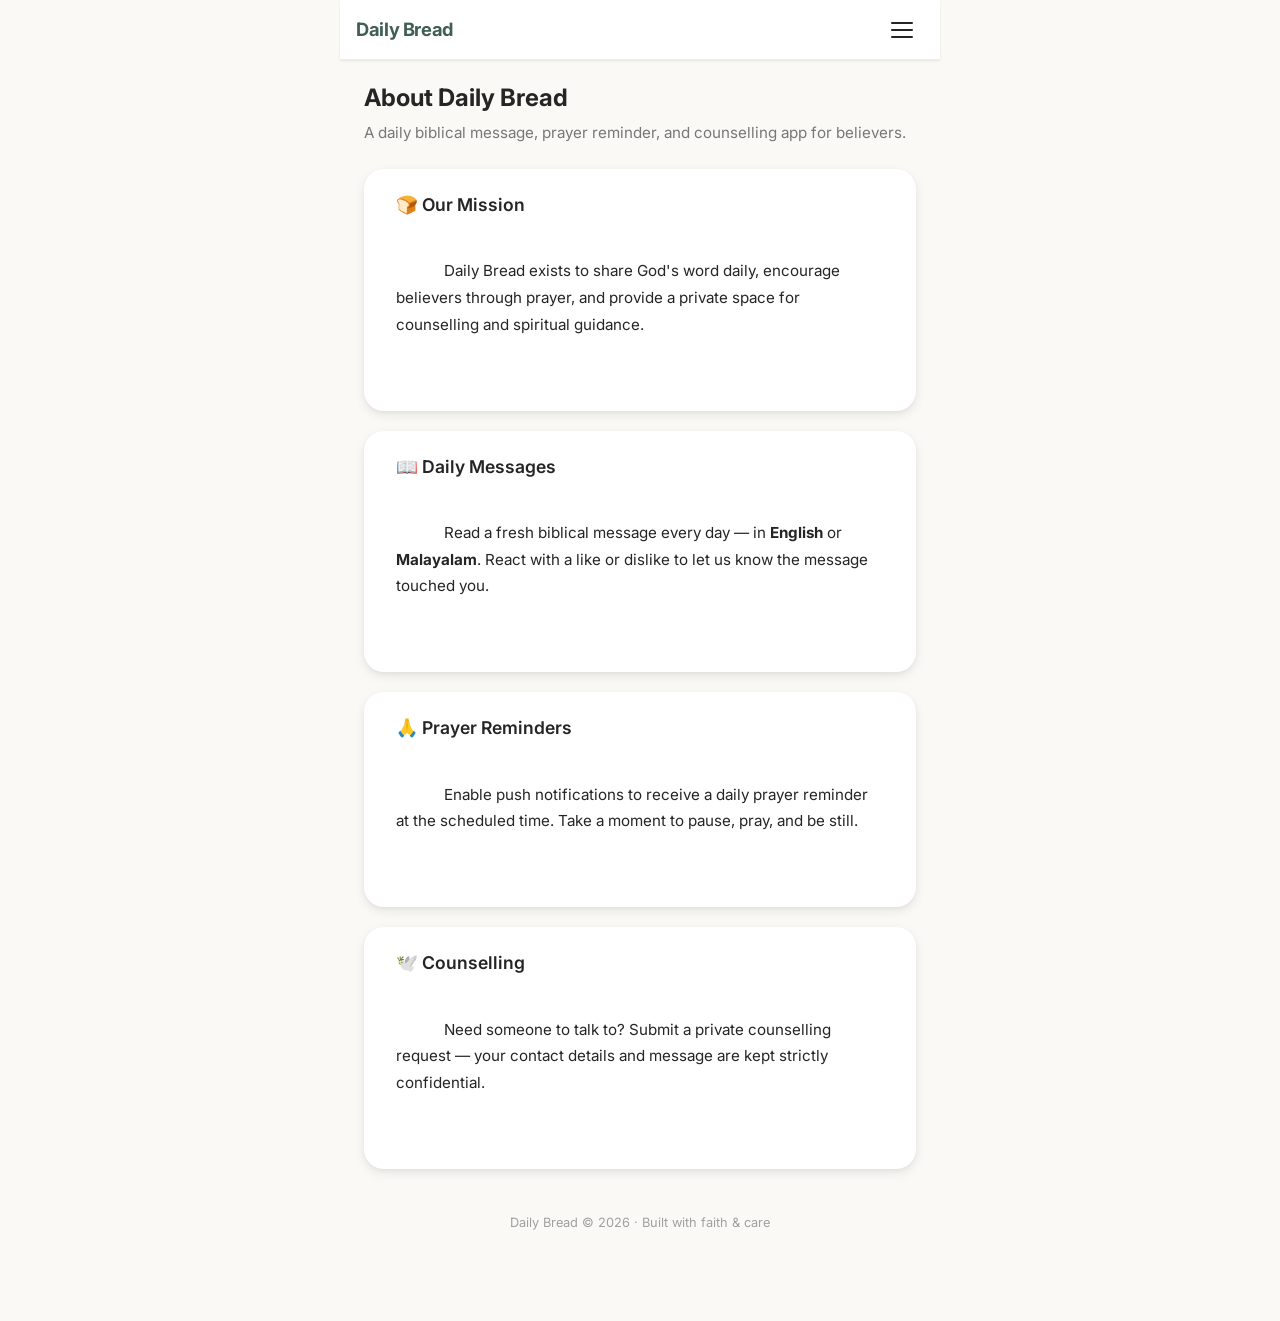
==== about.html @ 177e5e6b "feat: add about.html page — resolves broken nav link" ====
<!DOCTYPE html>
<html lang="en">
<head>
  <meta charset="UTF-8">
  <meta name="viewport" content="width=device-width, initial-scale=1.0">
  <meta name="description" content="Daily Bread — About. A daily biblical message, counselling, and prayer reminder app.">
  <meta name="theme-color" content="#3F5F52">
  <title>Daily Bread — About</title>

  <!-- Fonts -->
  <link rel="preconnect" href="https://fonts.googleapis.com">
  <link rel="preconnect" href="https://fonts.gstatic.com" crossorigin>
  <link href="https://fonts.googleapis.com/css2?family=Inter:wght@300;400;500;600;700&family=Noto+Sans+Malayalam:wght@300;400;500;600;700&display=swap" rel="stylesheet">

  <!-- Styles -->
  <link rel="stylesheet" href="css/main.css">
  <link rel="stylesheet" href="css/components.css">

  <!-- Mobile & PWA -->
  <meta name="mobile-web-app-capable" content="yes">
  <meta name="apple-mobile-web-app-capable" content="yes">
  <meta name="apple-mobile-web-app-status-bar-style" content="default">
  <link rel="icon" type="image/png" href="assets/favicon.png">
  <link rel="apple-touch-icon" href="assets/apple-touch-icon.png">
  <link rel="manifest" href="manifest.json">
</head>
<body data-page="about">

  <!-- ─── Drawer Overlay ───────────────────────────────────────── -->
  <div class="drawer-overlay" id="drawer-overlay" role="presentation"></div>

  <!-- ─── Navigation Drawer ───────────────────────────────────── -->
  <nav class="drawer" id="app-drawer" role="navigation" aria-label="Main navigation">
    <div class="drawer-header">
      <div class="drawer-logo" data-i18n="appName">Daily Bread</div>
      <div class="drawer-tagline" data-i18n="tagline">God's Word, Every Day</div>
    </div>

    <ul class="drawer-nav" style="list-style:none">
      <li>
        <a href="index.html" data-nav="home">
          <span class="nav-icon">🏠</span>
          <span data-i18n="home">Home</span>
        </a>
      </li>
      <li>
        <a href="counselling.html" data-nav="counselling">
          <span class="nav-icon">🕊️</span>
          <span data-i18n="counselling">Counselling</span>
        </a>
      </li>

      <li><div class="drawer-divider"></div></li>

      <li>
        <a href="#" onclick="return false;" style="cursor:default; padding-bottom:6px;">
          <span class="nav-icon">🌐</span>
          <span data-i18n="language">Language</span>
        </a>
        <div class="lang-toggle" style="padding: 0 24px 14px">
          <button class="lang-btn active" data-lang="en" onclick="window.switchLanguage('en')">English</button>
          <button class="lang-btn" data-lang="ml" onclick="window.switchLanguage('ml')">മലയാളം</button>
        </div>
      </li>

      <li>
        <a href="about.html" data-nav="about" class="active" aria-current="page">
          <span class="nav-icon">ℹ️</span>
          <span data-i18n="about">About</span>
        </a>
      </li>
    </ul>

    <div class="drawer-footer">
      <p style="font-size:0.75rem;color:var(--text-light);text-align:center">
        Daily Bread © 2026
      </p>
    </div>
  </nav>

  <!-- ─── App Wrapper ──────────────────────────────────────────── -->
  <div class="app-wrapper">

    <!-- ─── Header ──────────────────────────────────────────────── -->
    <header class="app-header">
      <div class="logo" data-i18n="appName">Daily Bread</div>
      <button
        class="hamburger-btn"
        id="hamburger-btn"
        aria-label="Open navigation menu"
        aria-expanded="false"
        aria-controls="app-drawer"
      >
        <span></span>
        <span></span>
        <span></span>
      </button>
    </header>

    <!-- ─── Page Content ─────────────────────────────────────────── -->
    <main class="page-content">

      <div class="counselling-header">
        <h1>About Daily Bread</h1>
        <p>A daily biblical message, prayer reminder, and counselling app for believers.</p>
      </div>

      <div class="message-card" style="margin-top: 0;">
        <div class="message-body">
          <h2 class="message-title" style="font-size:1.1rem;">🍞 Our Mission</h2>
          <p class="message-content" style="font-size:0.95rem;">
            Daily Bread exists to share God's word daily, encourage believers through prayer, and provide a private space for counselling and spiritual guidance.
          </p>
        </div>
      </div>

      <div class="message-card">
        <div class="message-body">
          <h2 class="message-title" style="font-size:1.1rem;">📖 Daily Messages</h2>
          <p class="message-content" style="font-size:0.95rem;">
            Read a fresh biblical message every day — in <strong>English</strong> or <strong>Malayalam</strong>. React with a like or dislike to let us know the message touched you.
          </p>
        </div>
      </div>

      <div class="message-card">
        <div class="message-body">
          <h2 class="message-title" style="font-size:1.1rem;">🙏 Prayer Reminders</h2>
          <p class="message-content" style="font-size:0.95rem;">
            Enable push notifications to receive a daily prayer reminder at the scheduled time. Take a moment to pause, pray, and be still.
          </p>
        </div>
      </div>

      <div class="message-card">
        <div class="message-body">
          <h2 class="message-title" style="font-size:1.1rem;">🕊️ Counselling</h2>
          <p class="message-content" style="font-size:0.95rem;">
            Need someone to talk to? Submit a private counselling request — your contact details and message are kept strictly confidential.
          </p>
        </div>
      </div>

      <div style="text-align:center; padding: 24px 0 8px; color: var(--text-light); font-size: 0.8rem;">
        Daily Bread © 2026 · Built with faith &amp; care
      </div>

    </main>
  </div>

  <!-- ─── App Script ────────────────────────────────────────────── -->
  <script type="module" src="js/app.js"></script>
</body>
</html>
---- css/main.css ----
/* ============================================================
   Daily Bread — Viewer App — Main CSS
   Design System: Minimal, Peaceful, Christian, Modern
   ============================================================ */

@import url('https://fonts.googleapis.com/css2?family=Inter:wght@300;400;500;600;700&family=Noto+Sans+Malayalam:wght@300;400;500;600;700&display=swap');

/* ─── CSS Custom Properties ─────────────────────────────────── */
:root {
  --bg:           #FAF9F6;
  --bg-alt:       #F2EFE9;
  --primary:      #3F5F52;
  --primary-dark: #2E4A3E;
  --primary-light:#5A8070;
  --secondary:    #D8C7A3;
  --secondary-dark:#C4AF88;
  --text:         #252525;
  --text-muted:   #777777;
  --text-light:   #A0A0A0;
  --card-bg:      #FFFFFF;
  --border:       #E8E4DE;
  --border-light: #F0EDE8;
  --error:        #C94C4C;
  --error-bg:     #FFF5F5;
  --success:      #4D8B5B;
  --success-bg:   #F0F7F1;
  --like-color:   #4D8B5B;
  --dislike-color:#C94C4C;
  --shadow-sm:    0 1px 3px rgba(0,0,0,0.06), 0 1px 2px rgba(0,0,0,0.04);
  --shadow-md:    0 4px 12px rgba(0,0,0,0.08), 0 2px 4px rgba(0,0,0,0.04);
  --shadow-lg:    0 10px 30px rgba(0,0,0,0.10), 0 4px 8px rgba(0,0,0,0.05);
  --radius-sm:    6px;
  --radius-md:    12px;
  --radius-lg:    20px;
  --radius-full:  9999px;
  --transition:   0.2s ease;
  --font-en:      'Inter', system-ui, sans-serif;
  --font-ml:      'Noto Sans Malayalam', 'Inter', sans-serif;
  --header-h:     60px;
}

/* ─── Reset & Base ──────────────────────────────────────────── */
*, *::before, *::after { box-sizing: border-box; margin: 0; padding: 0; }

html {
  font-size: 16px;
  scroll-behavior: smooth;
  -webkit-text-size-adjust: 100%;
}

body {
  font-family: var(--font-en);
  background-color: var(--bg);
  color: var(--text);
  line-height: 1.6;
  min-height: 100vh;
  overflow-x: hidden;
}

body.lang-ml { font-family: var(--font-ml); }

img { max-width: 100%; height: auto; display: block; }
a { color: var(--primary); text-decoration: none; }
a:hover { text-decoration: underline; }
button { cursor: pointer; border: none; background: none; font-family: inherit; }
input, textarea, select { font-family: inherit; }

/* ─── Typography ────────────────────────────────────────────── */
h1 { font-size: 1.75rem; font-weight: 700; line-height: 1.2; }
h2 { font-size: 1.4rem;  font-weight: 600; line-height: 1.3; }
h3 { font-size: 1.15rem; font-weight: 600; line-height: 1.4; }
p  { font-size: 1rem; color: var(--text); }

/* ─── Layout ────────────────────────────────────────────────── */
.app-wrapper {
  display: flex;
  flex-direction: column;
  min-height: 100vh;
  max-width: 600px;
  margin: 0 auto;
  position: relative;
}

.page-content {
  flex: 1;
  padding: 0 16px 80px;
  padding-top: calc(var(--header-h) + 16px);
}

/* ─── Header ────────────────────────────────────────────────── */
.app-header {
  position: fixed;
  top: 0;
  left: 50%;
  transform: translateX(-50%);
  width: 100%;
  max-width: 600px;
  height: var(--header-h);
  background: var(--card-bg);
  border-bottom: 1px solid var(--border-light);
  display: flex;
  align-items: center;
  justify-content: space-between;
  padding: 0 16px;
  z-index: 100;
  box-shadow: var(--shadow-sm);
}

.app-header .logo {
  font-size: 1.15rem;
  font-weight: 700;
  color: var(--primary);
  letter-spacing: -0.02em;
}

.hamburger-btn {
  width: 44px;
  height: 44px;
  display: flex;
  flex-direction: column;
  justify-content: center;
  align-items: center;
  gap: 5px;
  border-radius: var(--radius-sm);
  transition: background var(--transition);
}
.hamburger-btn:hover { background: var(--bg-alt); }
.hamburger-btn span {
  display: block;
  width: 22px;
  height: 2px;
  background: var(--text);
  border-radius: 2px;
  transition: transform var(--transition), opacity var(--transition);
}

/* ─── Drawer Overlay ────────────────────────────────────────── */
.drawer-overlay {
  position: fixed;
  inset: 0;
  background: rgba(0,0,0,0.4);
  z-index: 200;
  opacity: 0;
  pointer-events: none;
  transition: opacity 0.25s ease;
}
.drawer-overlay.open { opacity: 1; pointer-events: all; }

.drawer {
  position: fixed;
  top: 0;
  left: 0;
  bottom: 0;
  width: 280px;
  background: var(--card-bg);
  z-index: 201;
  transform: translateX(-100%);
  transition: transform 0.28s cubic-bezier(0.4, 0, 0.2, 1);
  display: flex;
  flex-direction: column;
  overflow-y: auto;
}
.drawer.open { transform: translateX(0); }

.drawer-header {
  padding: 40px 24px 20px;
  border-bottom: 1px solid var(--border-light);
}
.drawer-header .drawer-logo {
  font-size: 1.3rem;
  font-weight: 700;
  color: var(--primary);
}
.drawer-header .drawer-tagline {
  font-size: 0.8rem;
  color: var(--text-muted);
  margin-top: 4px;
}

.drawer-nav {
  flex: 1;
  padding: 16px 0;
}
.drawer-nav a {
  display: flex;
  align-items: center;
  gap: 14px;
  padding: 14px 24px;
  font-size: 1rem;
  font-weight: 500;
  color: var(--text);
  transition: background var(--transition), color var(--transition);
  text-decoration: none;
}
.drawer-nav a:hover, .drawer-nav a.active {
  background: var(--bg-alt);
  color: var(--primary);
}
.drawer-nav a .nav-icon { font-size: 1.2rem; width: 24px; text-align: center; }
.drawer-divider { height: 1px; background: var(--border-light); margin: 8px 16px; }

.drawer-footer {
  padding: 16px 24px 32px;
  border-top: 1px solid var(--border-light);
}

/* ─── Language Toggle in Drawer ─────────────────────────────── */
.lang-toggle {
  display: flex;
  gap: 8px;
  margin-top: 8px;
}
.lang-btn {
  flex: 1;
  padding: 8px 12px;
  border-radius: var(--radius-sm);
  border: 1.5px solid var(--border);
  font-size: 0.85rem;
  font-weight: 500;
  color: var(--text-muted);
  background: transparent;
  transition: all var(--transition);
}
.lang-btn.active {
  border-color: var(--primary);
  color: var(--primary);
  background: rgba(63, 95, 82, 0.07);
}

/* ─── Greeting ──────────────────────────────────────────────── */
.greeting {
  font-size: 0.9rem;
  color: var(--text-muted);
  margin-bottom: 6px;
  font-weight: 400;
}

/* ─── Message Card ──────────────────────────────────────────── */
.message-card {
  background: var(--card-bg);
  border-radius: var(--radius-lg);
  box-shadow: var(--shadow-md);
  overflow: hidden;
  margin-bottom: 20px;
}

.message-card-label {
  font-size: 0.7rem;
  font-weight: 700;
  letter-spacing: 0.12em;
  text-transform: uppercase;
  color: var(--primary);
  padding: 18px 24px 0;
}

.message-image {
  width: 100%;
  max-height: 240px;
  object-fit: cover;
}

.message-body {
  padding: 20px 24px 24px;
}

.message-title {
  font-size: 1.15rem;
  font-weight: 600;
  color: var(--text);
  margin-bottom: 14px;
  line-height: 1.4;
}

.message-content {
  font-size: 1.1rem;
  line-height: 1.75;
  color: var(--text);
  margin-bottom: 18px;
  white-space: pre-wrap;
}

.message-reference {
  font-size: 0.9rem;
  color: var(--primary);
  font-weight: 500;
  font-style: italic;
  display: flex;
  align-items: center;
  gap: 6px;
}
.message-reference::before {
  content: '—';
  color: var(--secondary-dark);
}

.message-divider {
  border: none;
  border-top: 1px solid var(--border-light);
  margin: 18px 0;
}

/* ─── Reaction Bar ──────────────────────────────────────────── */
.reaction-bar {
  display: flex;
  align-items: center;
  gap: 12px;
  padding: 0 24px 20px;
}

.reaction-label {
  font-size: 0.8rem;
  color: var(--text-muted);
  flex: 1;
}

.reaction-btn {
  display: flex;
  align-items: center;
  gap: 6px;
  padding: 8px 16px;
  border-radius: var(--radius-full);
  border: 1.5px solid var(--border);
  background: transparent;
  font-size: 0.9rem;
  font-weight: 500;
  color: var(--text-muted);
  transition: all var(--transition);
  min-width: 80px;
  justify-content: center;
}

.reaction-btn:hover {
  border-color: var(--primary);
  color: var(--primary);
  background: rgba(63, 95, 82, 0.06);
}

.reaction-btn.active-like {
  border-color: var(--like-color);
  color: var(--like-color);
  background: rgba(77, 139, 91, 0.08);
}

.reaction-btn.active-dislike {
  border-color: var(--dislike-color);
  color: var(--dislike-color);
  background: rgba(201, 76, 76, 0.08);
}

.reaction-btn .reaction-emoji { font-size: 1.1rem; }

/* ─── Prayer Banner ─────────────────────────────────────────── */
.prayer-banner {
  background: linear-gradient(135deg, var(--primary) 0%, var(--primary-dark) 100%);
  border-radius: var(--radius-md);
  padding: 18px 20px;
  margin-bottom: 20px;
  display: flex;
  align-items: flex-start;
  gap: 14px;
  color: white;
  position: relative;
}

.prayer-banner.hidden { display: none; }

.prayer-banner-icon { font-size: 1.6rem; flex-shrink: 0; margin-top: 2px; }

.prayer-banner-text h3 {
  font-size: 1rem;
  font-weight: 600;
  margin-bottom: 4px;
  color: white;
}
.prayer-banner-text p {
  font-size: 0.85rem;
  color: rgba(255,255,255,0.85);
  line-height: 1.5;
}

.prayer-banner-close {
  position: absolute;
  top: 12px;
  right: 14px;
  background: rgba(255,255,255,0.15);
  border: none;
  color: white;
  width: 28px;
  height: 28px;
  border-radius: 50%;
  font-size: 0.9rem;
  display: flex;
  align-items: center;
  justify-content: center;
  cursor: pointer;
  transition: background var(--transition);
}
.prayer-banner-close:hover { background: rgba(255,255,255,0.25); }

/* ─── Loading Skeleton ──────────────────────────────────────── */
.skeleton {
  background: linear-gradient(90deg, var(--bg-alt) 25%, var(--border-light) 50%, var(--bg-alt) 75%);
  background-size: 200% 100%;
  animation: skeleton-shimmer 1.5s infinite;
  border-radius: var(--radius-sm);
}

@keyframes skeleton-shimmer {
  0%   { background-position: 200% 0; }
  100% { background-position: -200% 0; }
}

.skeleton-card {
  background: var(--card-bg);
  border-radius: var(--radius-lg);
  box-shadow: var(--shadow-md);
  padding: 24px;
  margin-bottom: 20px;
}
.skeleton-line { height: 14px; margin-bottom: 10px; }
.skeleton-line.w-40 { width: 40%; }
.skeleton-line.w-60 { width: 60%; }
.skeleton-line.w-80 { width: 80%; }
.skeleton-line.w-100 { width: 100%; }
.skeleton-line.h-20 { height: 20px; }
.skeleton-line.h-60 { height: 60px; }

/* ─── Empty State ────────────────────────────────────────────── */
.empty-state {
  text-align: center;
  padding: 60px 24px;
}
.empty-state .empty-icon { font-size: 3rem; margin-bottom: 16px; opacity: 0.5; }
.empty-state h3 { font-size: 1.1rem; color: var(--text-muted); margin-bottom: 8px; }
.empty-state p { font-size: 0.9rem; color: var(--text-light); }

/* ─── Error State ────────────────────────────────────────────── */
.error-state {
  background: var(--error-bg);
  border: 1px solid rgba(201, 76, 76, 0.2);
  border-radius: var(--radius-md);
  padding: 20px 24px;
  margin-bottom: 16px;
}
.error-state p { color: var(--error); font-size: 0.9rem; }
.retry-btn {
  margin-top: 12px;
  padding: 8px 20px;
  background: var(--error);
  color: white;
  border-radius: var(--radius-full);
  font-size: 0.85rem;
  font-weight: 500;
  transition: opacity var(--transition);
}
.retry-btn:hover { opacity: 0.85; }

/* ─── Refresh Button ─────────────────────────────────────────── */
.refresh-btn {
  display: flex;
  align-items: center;
  gap: 8px;
  margin: 0 auto 16px;
  padding: 8px 20px;
  border-radius: var(--radius-full);
  border: 1.5px solid var(--border);
  color: var(--text-muted);
  font-size: 0.85rem;
  font-weight: 500;
  background: var(--card-bg);
  transition: all var(--transition);
}
.refresh-btn:hover { border-color: var(--primary); color: var(--primary); }
.refresh-btn.loading .refresh-icon { animation: spin 1s linear infinite; }
@keyframes spin { to { transform: rotate(360deg); } }

/* ─── Toast Notification ─────────────────────────────────────── */
.toast {
  position: fixed;
  bottom: 24px;
  left: 50%;
  transform: translateX(-50%) translateY(100px);
  background: var(--text);
  color: white;
  padding: 12px 24px;
  border-radius: var(--radius-full);
  font-size: 0.9rem;
  font-weight: 500;
  z-index: 300;
  transition: transform 0.3s cubic-bezier(0.34, 1.56, 0.64, 1);
  white-space: nowrap;
  box-shadow: var(--shadow-lg);
  max-width: 90vw;
  text-align: center;
}
.toast.show { transform: translateX(-50%) translateY(0); }
.toast.success { background: var(--success); }
.toast.error   { background: var(--error); }

/* ─── Notification Permission Banner ────────────────────────── */
.notif-banner {
  background: var(--bg-alt);
  border: 1px solid var(--border);
  border-radius: var(--radius-md);
  padding: 16px 18px;
  margin-bottom: 16px;
  display: flex;
  align-items: center;
  gap: 14px;
}
.notif-banner.hidden { display: none; }
.notif-banner-icon { font-size: 1.4rem; flex-shrink: 0; }
.notif-banner-text { flex: 1; }
.notif-banner-text p { font-size: 0.85rem; color: var(--text-muted); }
.notif-banner-text strong { color: var(--text); display: block; margin-bottom: 2px; }
.notif-allow-btn {
  padding: 8px 16px;
  background: var(--primary);
  color: white;
  border-radius: var(--radius-full);
  font-size: 0.8rem;
  font-weight: 600;
  white-space: nowrap;
  transition: background var(--transition);
}
.notif-allow-btn:hover { background: var(--primary-dark); }
.notif-dismiss-btn {
  padding: 6px;
  color: var(--text-light);
  font-size: 1rem;
  flex-shrink: 0;
}
---- css/components.css ----
/* ============================================================
   Daily Bread — Viewer App — Components CSS
   Counselling Form, About, Buttons, Forms
   ============================================================ */

/* ─── Buttons ───────────────────────────────────────────────── */
.btn {
  display: inline-flex;
  align-items: center;
  justify-content: center;
  gap: 8px;
  padding: 13px 28px;
  border-radius: var(--radius-full);
  font-size: 0.95rem;
  font-weight: 600;
  transition: all 0.2s ease;
  cursor: pointer;
  border: none;
  text-decoration: none;
}

.btn-primary {
  background: var(--primary);
  color: white;
  box-shadow: 0 2px 8px rgba(63, 95, 82, 0.25);
}
.btn-primary:hover { background: var(--primary-dark); box-shadow: 0 4px 14px rgba(63, 95, 82, 0.35); transform: translateY(-1px); }
.btn-primary:active { transform: translateY(0); }

.btn-outline {
  background: transparent;
  color: var(--primary);
  border: 1.5px solid var(--primary);
}
.btn-outline:hover { background: rgba(63,95,82,0.06); }

.btn-full { width: 100%; }

.btn:disabled, .btn.loading {
  opacity: 0.6;
  cursor: not-allowed;
  pointer-events: none;
}

.btn .spinner {
  width: 16px;
  height: 16px;
  border: 2px solid rgba(255,255,255,0.4);
  border-top-color: white;
  border-radius: 50%;
  animation: spin 0.8s linear infinite;
}

/* ─── Form Elements ─────────────────────────────────────────── */
.form-group {
  margin-bottom: 18px;
}

.form-label {
  display: block;
  font-size: 0.85rem;
  font-weight: 600;
  color: var(--text);
  margin-bottom: 7px;
}

.form-required { color: var(--error); margin-left: 2px; }

.form-input, .form-textarea {
  width: 100%;
  padding: 13px 16px;
  border: 1.5px solid var(--border);
  border-radius: var(--radius-md);
  font-size: 1rem;
  font-family: inherit;
  color: var(--text);
  background: var(--card-bg);
  transition: border-color 0.2s ease, box-shadow 0.2s ease;
  outline: none;
  appearance: none;
}

.form-input:focus, .form-textarea:focus {
  border-color: var(--primary);
  box-shadow: 0 0 0 3px rgba(63, 95, 82, 0.1);
}

.form-input.error, .form-textarea.error {
  border-color: var(--error);
  box-shadow: 0 0 0 3px rgba(201, 76, 76, 0.1);
}

.form-textarea {
  resize: vertical;
  min-height: 110px;
  line-height: 1.6;
}

.form-error-msg {
  font-size: 0.78rem;
  color: var(--error);
  margin-top: 5px;
  display: none;
}
.form-error-msg.show { display: block; }

.form-hint {
  font-size: 0.78rem;
  color: var(--text-muted);
  margin-top: 5px;
}

/* ─── Counselling Page ──────────────────────────────────────── */
.counselling-header {
  margin-bottom: 24px;
}

.counselling-header h1 {
  font-size: 1.5rem;
  font-weight: 700;
  color: var(--text);
  margin-bottom: 8px;
}

.counselling-header p {
  font-size: 0.95rem;
  color: var(--text-muted);
  line-height: 1.6;
}

.counselling-card {
  background: var(--card-bg);
  border-radius: var(--radius-lg);
  box-shadow: var(--shadow-md);
  padding: 24px;
}

/* ─── Success Screen ─────────────────────────────────────────── */
.success-screen {
  display: none;
  text-align: center;
  padding: 40px 24px;
}
.success-screen.show { display: block; }
.success-screen .success-icon {
  font-size: 3.5rem;
  margin-bottom: 16px;
  display: block;
}
.success-screen h2 {
  font-size: 1.3rem;
  color: var(--success);
  margin-bottom: 10px;
}
.success-screen p {
  font-size: 0.95rem;
  color: var(--text-muted);
  line-height: 1.6;
  margin-bottom: 24px;
}

/* ─── About Page ─────────────────────────────────────────────── */
.about-card {
  background: var(--card-bg);
  border-radius: var(--radius-lg);
  box-shadow: var(--shadow-md);
  padding: 28px 24px;
  text-align: center;
}
.about-icon { font-size: 3rem; margin-bottom: 16px; }
.about-card h2 { color: var(--primary); margin-bottom: 12px; }
.about-card p { color: var(--text-muted); font-size: 0.95rem; line-height: 1.7; margin-bottom: 12px; }

/* ─── Page Section Header ────────────────────────────────────── */
.section-header {
  margin-bottom: 20px;
}
.section-header h1 {
  font-size: 1.6rem;
  font-weight: 700;
  color: var(--text);
}
.section-header p {
  color: var(--text-muted);
  font-size: 0.9rem;
  margin-top: 4px;
}

/* ─── Meta Date ──────────────────────────────────────────────── */
.message-meta {
  font-size: 0.78rem;
  color: var(--text-light);
  margin-top: 14px;
  display: flex;
  align-items: center;
  gap: 6px;
}

/* ─── Scroll to top button ───────────────────────────────────── */
.scroll-top-btn {
  position: fixed;
  bottom: 24px;
  right: 16px;
  width: 44px;
  height: 44px;
  background: var(--primary);
  color: white;
  border-radius: 50%;
  display: flex;
  align-items: center;
  justify-content: center;
  font-size: 1.2rem;
  box-shadow: var(--shadow-md);
  opacity: 0;
  pointer-events: none;
  transition: all 0.3s ease;
  z-index: 50;
}
.scroll-top-btn.visible { opacity: 1; pointer-events: all; }

/* ─── Responsive ─────────────────────────────────────────────── */
@media (max-width: 380px) {
  :root { font-size: 14px; }
  .page-content { padding: 0 12px 80px; padding-top: calc(var(--header-h) + 12px); }
  .message-body { padding: 16px 18px 20px; }
  .reaction-bar { padding: 0 18px 16px; gap: 8px; }
  .reaction-btn { padding: 7px 12px; font-size: 0.85rem; min-width: 70px; }
}

@media (min-width: 480px) {
  .page-content { padding: 0 24px 80px; padding-top: calc(var(--header-h) + 24px); }
  .message-body { padding: 24px 32px 28px; }
  .reaction-bar { padding: 0 32px 24px; }
}
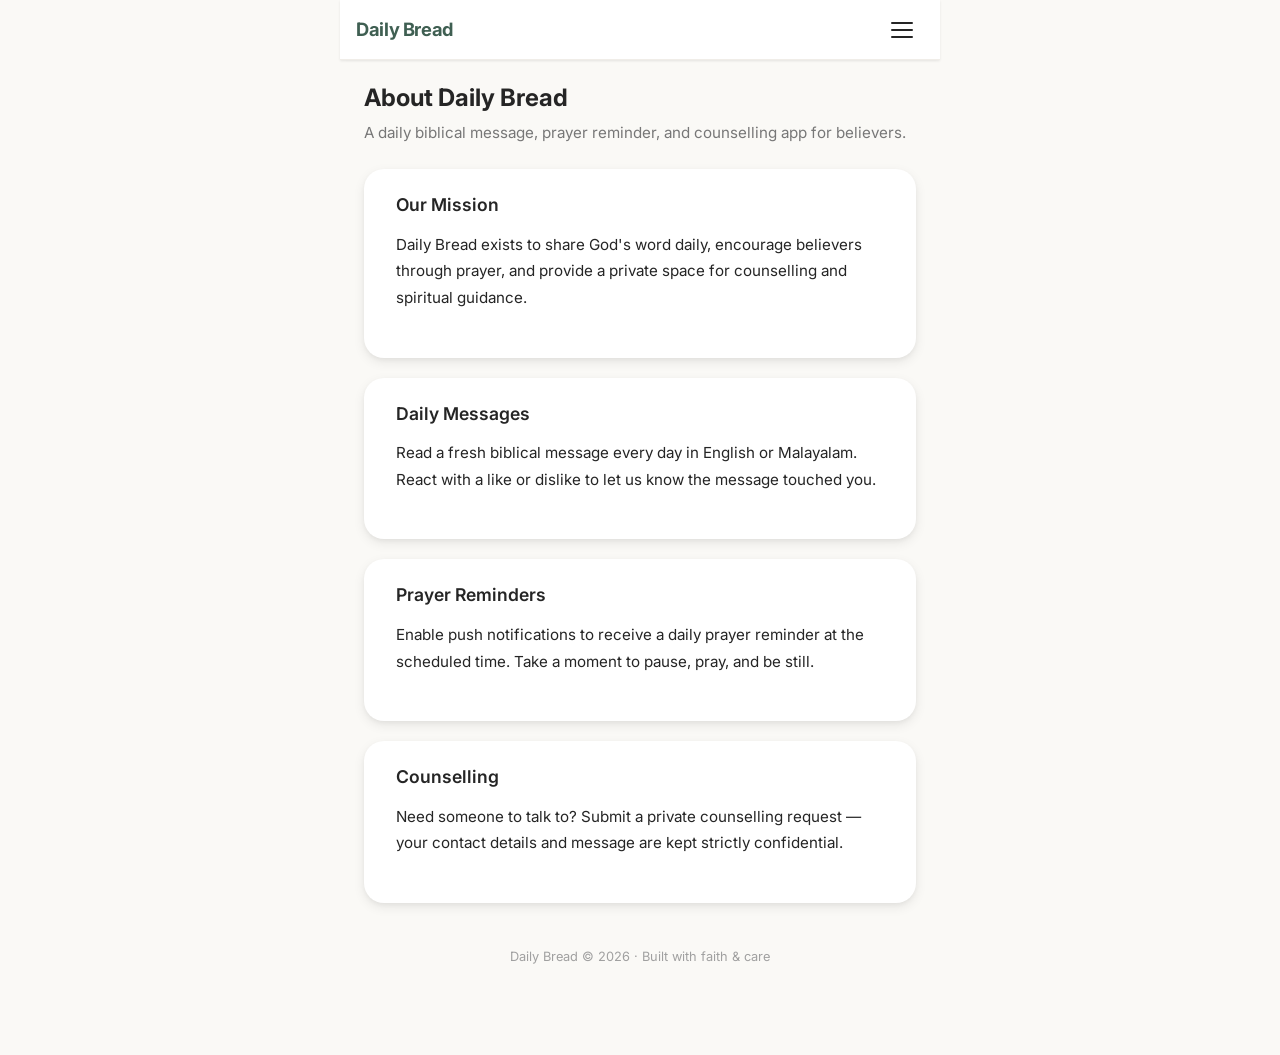
==== commit 153b48e9: "feat: church bell push notification sound, silent background refresh, clean bilingual typography" ====
--- a/about.html
+++ b/about.html
@@ -101,14 +101,14 @@
     <main class="page-content">
 
       <div class="counselling-header">
-        <h1>About Daily Bread</h1>
-        <p>A daily biblical message, prayer reminder, and counselling app for believers.</p>
+        <h1 data-i18n="aboutTitle">About Daily Bread</h1>
+        <p data-i18n="aboutTagline">A daily biblical message, prayer reminder, and counselling app for believers.</p>
       </div>
 
       <div class="message-card" style="margin-top: 0;">
         <div class="message-body">
-          <h2 class="message-title" style="font-size:1.1rem;">🍞 Our Mission</h2>
-          <p class="message-content" style="font-size:0.95rem;">
+          <h2 class="message-title" style="font-size:1.1rem;" data-i18n="aboutMissionTitle">Our Mission</h2>
+          <p class="message-content" style="font-size:0.95rem;" data-i18n="aboutMissionBody">
             Daily Bread exists to share God's word daily, encourage believers through prayer, and provide a private space for counselling and spiritual guidance.
           </p>
         </div>
@@ -116,17 +116,17 @@
 
       <div class="message-card">
         <div class="message-body">
-          <h2 class="message-title" style="font-size:1.1rem;">📖 Daily Messages</h2>
-          <p class="message-content" style="font-size:0.95rem;">
-            Read a fresh biblical message every day — in <strong>English</strong> or <strong>Malayalam</strong>. React with a like or dislike to let us know the message touched you.
+          <h2 class="message-title" style="font-size:1.1rem;" data-i18n="aboutMessagesTitle">Daily Messages</h2>
+          <p class="message-content" style="font-size:0.95rem;" data-i18n="aboutMessagesBody">
+            Read a fresh biblical message every day in English or Malayalam. React with a like or dislike to let us know the message touched you.
           </p>
         </div>
       </div>
 
       <div class="message-card">
         <div class="message-body">
-          <h2 class="message-title" style="font-size:1.1rem;">🙏 Prayer Reminders</h2>
-          <p class="message-content" style="font-size:0.95rem;">
+          <h2 class="message-title" style="font-size:1.1rem;" data-i18n="aboutPrayerTitle">Prayer Reminders</h2>
+          <p class="message-content" style="font-size:0.95rem;" data-i18n="aboutPrayerBody">
             Enable push notifications to receive a daily prayer reminder at the scheduled time. Take a moment to pause, pray, and be still.
           </p>
         </div>
@@ -134,8 +134,8 @@
 
       <div class="message-card">
         <div class="message-body">
-          <h2 class="message-title" style="font-size:1.1rem;">🕊️ Counselling</h2>
-          <p class="message-content" style="font-size:0.95rem;">
+          <h2 class="message-title" style="font-size:1.1rem;" data-i18n="aboutCounsellingTitle">Counselling</h2>
+          <p class="message-content" style="font-size:0.95rem;" data-i18n="aboutCounsellingBody">
             Need someone to talk to? Submit a private counselling request — your contact details and message are kept strictly confidential.
           </p>
         </div>
